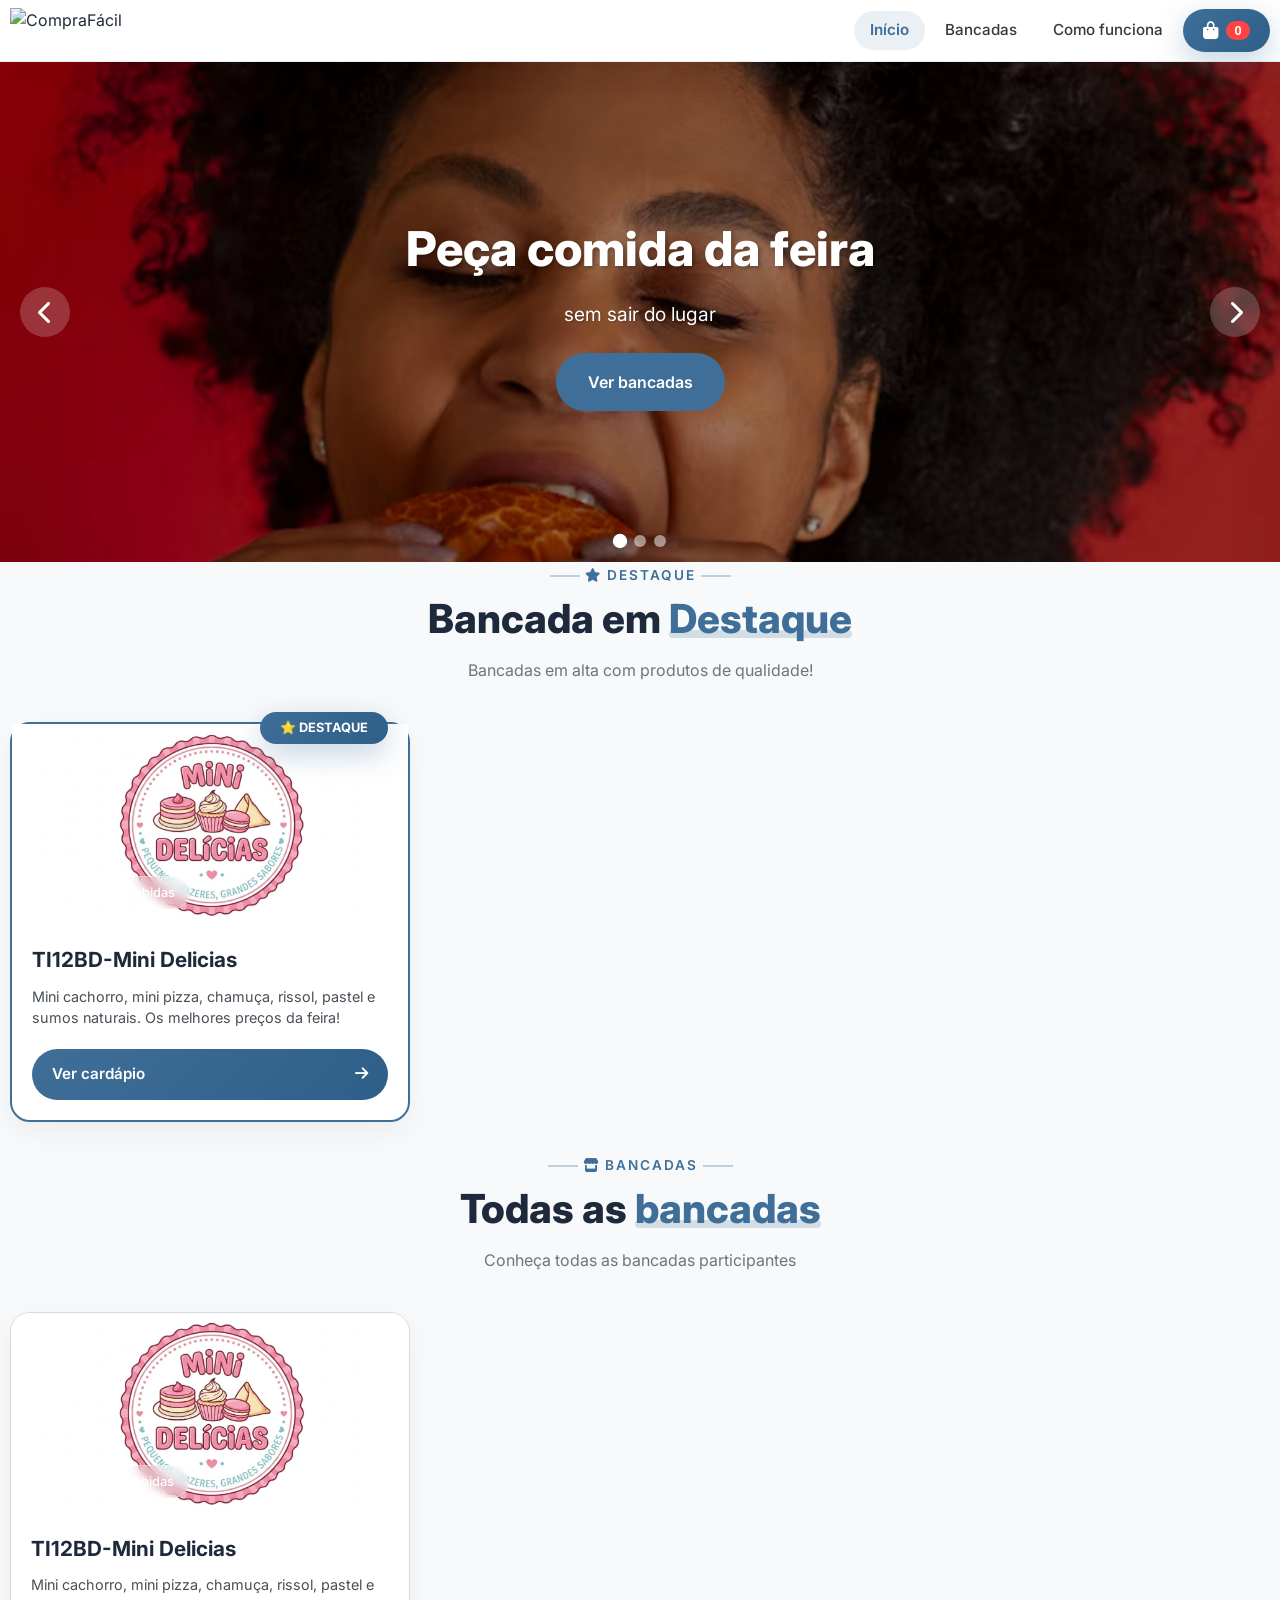
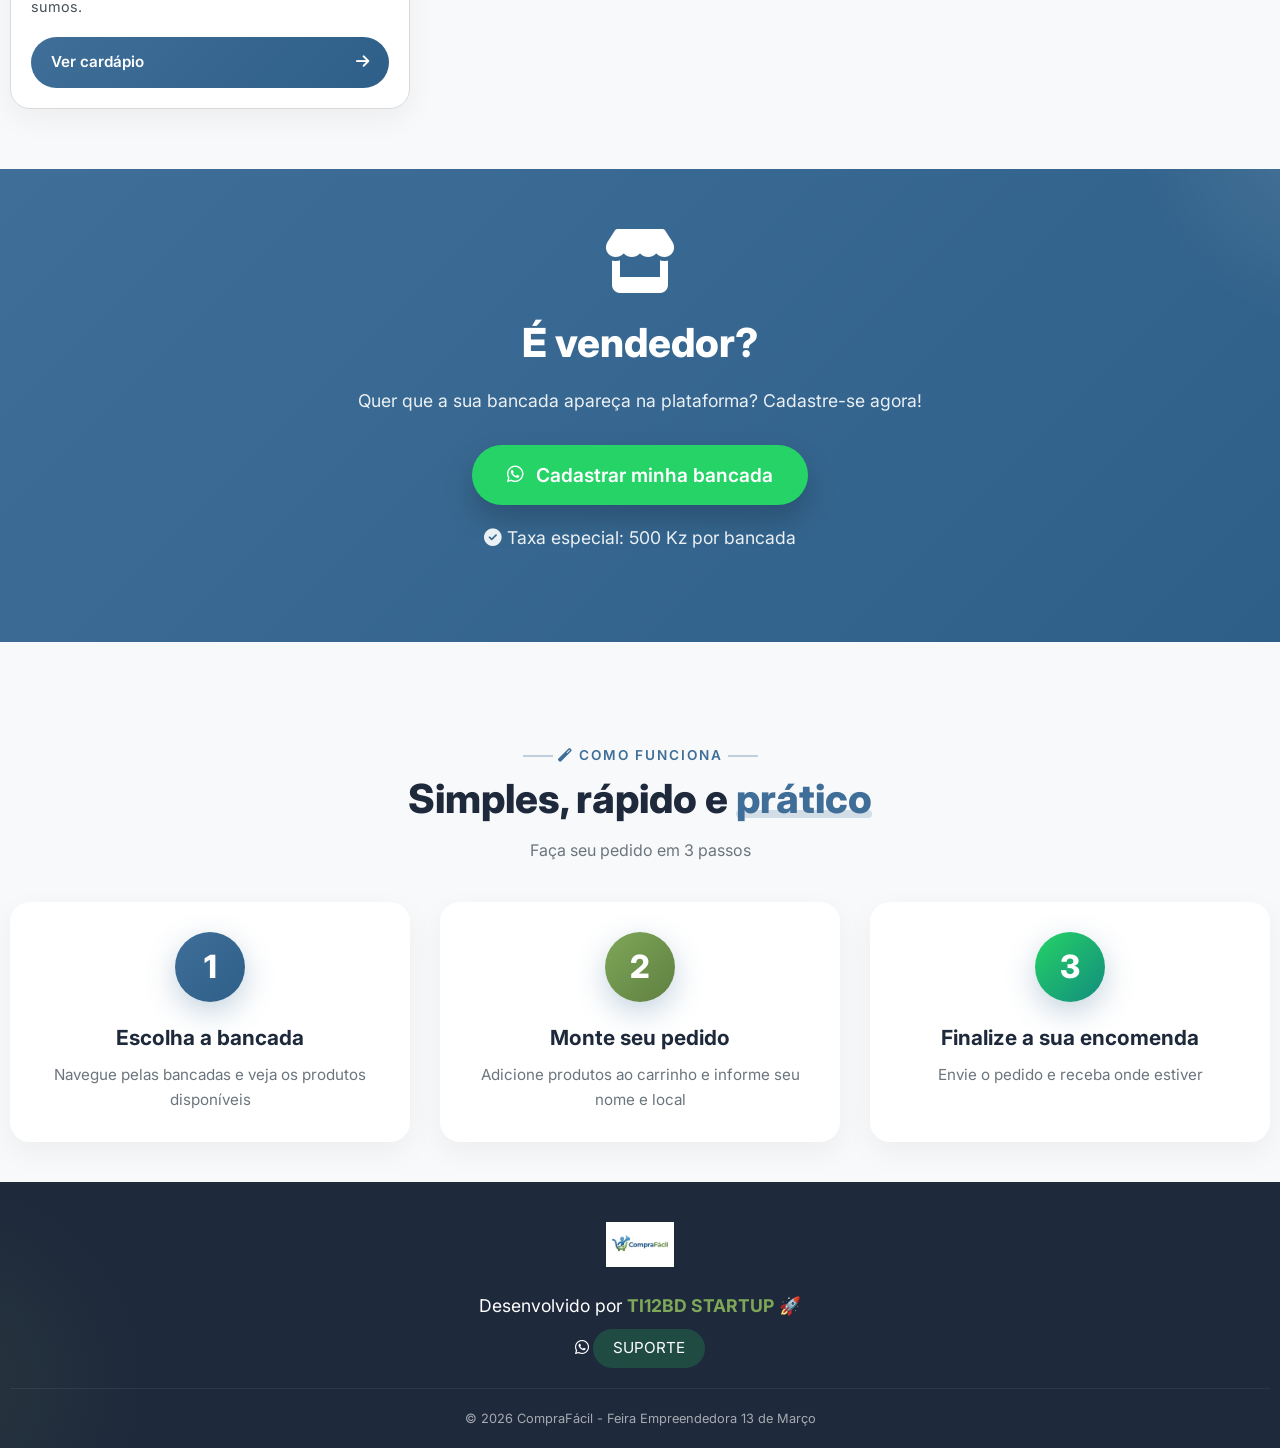
==== CompraFácil/index.html @ b4b03c66 "first commit" ====
<!DOCTYPE html>
<html lang="pt">
<head>
    <meta charset="UTF-8">
    <meta name="viewport" content="width=device-width, initial-scale=1.0">
    <title>CompraFácil - Feira Empreendedora 2026</title>
    
    <!-- CSS -->
    <link rel="stylesheet" href="css/estilo.css">
    
    <!-- Ícones (Font Awesome) -->
    <link rel="stylesheet" href="https://cdnjs.cloudflare.com/ajax/libs/font-awesome/6.4.0/css/all.min.css">
</head>
<body>
    <!-- =========================================== -->
    <!-- HEADER - Todas as páginas usam este header  -->
    <!-- =========================================== -->
    <header>
        <div class="container">
            <div class="logo-container">
                <!-- LOGO: Apenas a imagem (já contém o nome) -->
                <img src="imagens/logo/logo-comprafacil.JPG" alt="CompraFácil" class="logo-img">
            </div>
            
            <nav class="nav-menu">
                <a href="index.html" class="nav-link active">Início</a>
                <a href="#bancadas" class="nav-link">Bancadas</a>
                <a href="#como-funciona" class="nav-link">Como funciona</a>
                <!-- CARRINHO: O contador é atualizado pelo JavaScript -->
                <button class="carrinho-icone" id="carrinho-icone">
                    <i class="fas fa-shopping-bag"></i>
                    <span id="contador-carrinho">0</span>
                </button>
            </nav>
        </div>
    </header>

    <!-- =========================================== -->
    <!-- HERO SLIDESHOW - 3 IMAGENS                  -->
    <!-- =========================================== -->
    <section class="hero-slideshow">
        <div class="slide-container" id="slideContainer">
            <!-- Slide 1 -->
            <div class="slide active" style="background-image: url('imagens/hero/slide1.jpg');">
                <div class="slide-overlay"></div>
                <div class="slide-content">
                    <h2>Peça comida da feira</h2>
                    <p>sem sair do lugar</p>
                    <a href="#bancadas" class="slide-btn">Ver bancadas</a>
                </div>
            </div>
            
            <!-- Slide 2 -->
            <div class="slide" style="background-image: url('imagens/hero/slide2.jpg');">
                <div class="slide-overlay"></div>
                <div class="slide-content">
                    <h2>Mais de 20 alimentos diferentes para sí</h2>
                    <p>churrasco, pizzas, sumos e muito mais</p>
                    <a href="#bancadas" class="slide-btn">Ver cardápio</a>
                </div>
            </div>
            
            <!-- Slide 3 -->
            <div class="slide" style="background-image: url('imagens/hero/slide3.jpg');">
                <div class="slide-overlay"></div>
                <div class="slide-content">
                    <h2>Feira Empreendedora 13 Março 2026</h2>
                    <p>Faça já o seu pedido</p>
                    <a href="#como-funciona" class="slide-btn">Como funciona</a>
                </div>
            </div>
            
            <!-- Setas de navegação -->
            <div class="slide-arrow left" onclick="mudarSlide(-1)">
                <i class="fas fa-chevron-left"></i>
            </div>
            <div class="slide-arrow right" onclick="mudarSlide(1)">
                <i class="fas fa-chevron-right"></i>
            </div>
            
            <!-- Dots indicadores -->
            <div class="slide-dots">
                <span class="dot active" onclick="irParaSlide(0)"></span>
                <span class="dot" onclick="irParaSlide(1)"></span>
                <span class="dot" onclick="irParaSlide(2)"></span>
            </div>
        </div>
    </section>

    <!-- =========================================== -->
    <!-- SEÇÃO BANCADAS EM DESTAQUE                  -->
    <!-- =========================================== -->
    <section class="destaque-section">
        <div class="container">
            <div class="section-header">
                <span class="section-tag"><i class="fas fa-star"></i> DESTAQUE</span>
                <h2 class="section-title">Bancada em <span>Destaque</span></h2>
                <p class="section-subtitle">Bancadas em alta com produtos de qualidade!</p>
            </div>
            
            <!-- =========================================== -->
            <!-- COMENTÁRIO PARA PROGRAMADORES:              -->
            <!--/*                                                */
            /*  COMO ADICIONAR UMA NOVA BANCADA DESTAQUE:    */
            /*  1. Copiar o card abaixo                       */
            /*  2. Alterar:                                   */
            /*     - src da imagem                             */
            /*     - nome da bancada                           */
            /*     - descrição                                 */
            /*     - link (bancada.html?bancada=NOME)          */
            /*  3. Manter classe "destaque"                    */
            /* ========================================== */-->
            
            <div class="cards-grid">
                <!-- CARD BANCADA DESTAQUE - TI12BD -->
                <div class="bancada-card destaque">
                    <div class="card-imagem">
                        <img src="imagens/bancadas/ti12bd.jpg" alt="TI12BD" onerror="this.src='https://placehold.co/400x300/3F6F98/white?text=TI12BD'">
                        <div class="card-overlay"></div>
                        <span class="card-categoria"><i class="fas fa-utensils"></i> Salgados & Bebidas</span>
                    </div>
                    
                    <div class="card-conteudo">
                        <div class="card-header">
                            <h3>TI12BD-Mini Delicias</h3>
                        </div>
                        
                        <p class="card-descricao">
                            Mini cachorro, mini pizza, chamuça, rissol, pastel e sumos naturais. Os melhores preços da feira!
                        </p>
                        
                        <a href="bancada.html?bancada=TI12BD" class="card-btn">
                            Ver cardápio <span><i class="fas fa-arrow-right"></i></span>
                        </a>
                    </div>
                </div>
            </div>
        </div>
    </section>

    <!-- =========================================== -->
    <!-- SEÇÃO TODAS AS BANCADAS                     -->
    <!-- =========================================== -->
    <main>
        <div class="container">
            
            <div class="section-header" id="bancadas">
                <span class="section-tag"><i class="fas fa-store"></i> BANCADAS</span>
                <h2 class="section-title">Todas as <span>bancadas</span></h2>
                <p class="section-subtitle">Conheça todas as bancadas participantes</p>
            </div>
            
            <!-- Cards de Todas as Bancadas -->
            <div class="cards-grid" id="todas-bancadas">
                
                <!-- =========================================== -->
                <!-- COMENTÁRIO PARA PROGRAMADORES:              -->
                <!--/*                                                */
                /*  COMO ADICIONAR NOVA BANCADA:                 */
                /*  1. Copiar um card inteiro (div.bancada-card) */
                /*  2. Colar AQUI (dentro deste container)       */
                /*  3. Alterar:                                   */
                /*     - src da imagem                             */
                /*     - nome da bancada                           */
                /*     - descrição                                 */
                /*     - link (bancada.html?bancada=NOME)          */
                /*  4. Se for destaque, adicionar classe "destaque" */
                /* ========================================== -->
                
                <!-- CARD BANCADA 1 - TI12BD -->
                <div class="bancada-card">
                    <div class="card-imagem">
                        <img src="imagens/bancadas/ti12bd.jpg" alt="TI12BD" onerror="this.src='https://placehold.co/400x300/3F6F98/white?text=TI12BD'">
                        <div class="card-overlay"></div>
                        <span class="card-categoria"><i class="fas fa-utensils"></i> Salgados & Bebidas</span>
                    </div>
                    
                    <div class="card-conteudo">
                        <div class="card-header">
                            <h3>TI12BD-Mini Delicias</h3>
                        </div>
                        
                        <p class="card-descricao">
                            Mini cachorro, mini pizza, chamuça, rissol, pastel e sumos.
                        </p>
                        
                        <a href="bancada.html?bancada=TI12BD" class="card-btn">
                            Ver cardápio <span><i class="fas fa-arrow-right"></i></span>
                        </a>
                    </div>
                </div>
                
                <!-- =========================================== -->
                <!-- EXEMPLO DE COMO ADICIONAR NOVA BANCADA:    -->
                <!--/*                                              */
                /*  Descomente o código abaixo para adicionar   */
                /*  a bancada "Doces & Cia"                     */
                /* ========================================== -->
                
                <!-- 
                <div class="bancada-card">
                    <div class="card-imagem">
                        <img src="imagens/bancadas/doces.jpg" alt="Doces & Cia">
                        <span class="card-categoria">Doces</span>
                    </div>
                    <div class="card-conteudo">
                        <h3>Doces & Cia</h3>
                        <p>Bolos, cupcakes e doces tradicionais.</p>
                        <a href="bancada.html?bancada=Doces" class="card-btn">Ver cardápio</a>
                    </div>
                </div>
                -->
            </div>
        </div>
    </main>

    <!-- =========================================== -->
    <!-- SEÇÃO VENDA NA COMPRAFÁCIL                  -->
    <!-- =========================================== -->
    <section class="venda-section">
        <div class="container">
            <div class="venda-content">
                <i class="fas fa-store venda-icon"></i>
                <h2>É vendedor?</h2>
                <p>Quer que a sua bancada apareça na plataforma? Cadastre-se agora!</p>
                
                <a href="https://wa.me/244938080177?text=Olá! Gostaria de cadastrar minha bancada na CompraFácil para a feira do dia 13 de março. Pode me dar mais informações?" 
                   target="_blank" 
                   class="btn-whatsapp-grande">
                    <i class="fab fa-whatsapp"></i>
                    Cadastrar minha bancada
                </a>
                
                <p class="venda-taxa">
                    <i class="fas fa-check-circle"></i> Taxa especial: 500 Kz por bancada
                </p>
            </div>
        </div>
    </section>

    <!-- =========================================== -->
    <!-- SEÇÃO COMO FUNCIONA                         -->
    <!-- =========================================== -->
    <section class="como-funciona" id="como-funciona">
        <div class="container">
            <div class="section-header">
                <span class="section-tag"><i class="fas fa-magic"></i> COMO FUNCIONA</span>
                <h2 class="section-title">Simples, rápido e <span>prático</span></h2>
                <p class="section-subtitle">Faça seu pedido em 3 passos</p>
            </div>
            
            <div class="steps-container">
                <!-- Passo 1 -->
                <div class="step-card">
                    <div class="step-number">1</div>
                    <h3>Escolha a bancada</h3>
                    <p>Navegue pelas bancadas e veja os produtos disponíveis</p>
                </div>
                
                <!-- Passo 2 - AGORA VISÍVEL -->
                <div class="step-card">
                    <div class="step-number">2</div>
                    <h3>Monte seu pedido</h3>
                    <p>Adicione produtos ao carrinho e informe seu nome e local</p>
                </div>
                
                <!-- Passo 3 -->
                <div class="step-card">
                    <div class="step-number">3</div>
                    <h3>Finalize a sua encomenda</h3>
                    <p>Envie o pedido e receba onde estiver</p>
                </div>
            </div>
        </div>
    </section>

    <!-- =========================================== -->
    <!-- CARRINHO OVERLAY                            -->
    <!-- =========================================== -->
    <div id="carrinho-overlay" class="carrinho-overlay">
        <div class="carrinho-conteudo">
            <div class="carrinho-header">
                <h3><i class="fas fa-shopping-bag"></i> Meu Pedido</h3>
                <button id="fechar-carrinho" class="btn-fechar"><i class="fas fa-times"></i></button>
            </div>
            
            <div class="carrinho-itens" id="carrinho-itens">
                <div class="carrinho-vazio">
                    <i class="fas fa-shopping-cart"></i>
                    <p>Seu carrinho está vazio</p>
                </div>
            </div>
            
            <!-- FORMULÁRIO DO CLIENTE -->
            <div class="carrinho-form">
                <h4><i class="fas fa-user"></i> Dados para entrega</h4>
                
                <div class="form-group">
                    <label for="cliente-nome">Seu nome <span class="required">*</span></label>
                    <input type="text" id="cliente-nome" class="form-input" placeholder="Ex: João Silva" required>
                </div>
                
                <div class="form-group">
                    <label for="cliente-local">Local de entrega <span class="required">*</span></label>
                    <input type="text" id="cliente-local" class="form-input" placeholder="Ex: Sala de jogos" required>
                </div>
                
                <p class="form-nota">
                    <i class="fas fa-info-circle"></i> Pagamento no momento da entrega
                </p>
            </div>
            
            <!-- TOTAL -->
            <div class="carrinho-total">
                <span>Total:</span>
                <span id="total-carrinho">0 Kz</span>
            </div>
            
            <!-- BOTÕES -->
            <button id="finalizar-pedido" class="btn-whatsapp">
                <i class="fab fa-whatsapp"></i> Fazer a Encomenda
            </button>
            
            <button id="limpar-carrinho" class="btn-limpar">
                <i class="fas fa-trash"></i> Limpar Carrinho
            </button>
        </div>
    </div>

    <!-- =========================================== -->
    <!-- RODAPÉ                                      -->
    <!-- =========================================== -->
    <footer>
        <div class="container">
            <div class="footer-logo">
                <img src="imagens/logo/logo-comprafacil.jpg" alt="CompraFácil">
            </div>
            
            <p class="footer-dev">
                Desenvolvido por <strong>TI12BD STARTUP</strong> 🚀
            </p>
            
            <p class="footer-whatsapp">
                <i class="fab fa-whatsapp"></i> 
                <a href="https://wa.me/244938080177">SUPORTE</a>
            </p>
            
            <p class="footer-copy">
                © 2026 CompraFácil - Feira Empreendedora 13 de Março
            </p>
        </div>
    </footer>

    <!-- =========================================== -->
    <!-- SCRIPTS                                     -->
    <!-- =========================================== -->
    <script src="js/produtos.js"></script>
    <script src="js/carrinho.js"></script>
    <script src="js/whatsapp.js"></script>
    
    <!-- Script do Slideshow -->
    <script>
        let slideIndex = 0;
        const slides = document.querySelectorAll('.slide');
        const dots = document.querySelectorAll('.dot');
        let slideInterval;
        
        function mostrarSlide(n) {
            if (n >= slides.length) slideIndex = 0;
            if (n < 0) slideIndex = slides.length - 1;
            
            slides.forEach(slide => slide.classList.remove('active'));
            dots.forEach(dot => dot.classList.remove('active'));
            
            slides[slideIndex].classList.add('active');
            dots[slideIndex].classList.add('active');
        }
        
        function mudarSlide(n) {
            slideIndex += n;
            mostrarSlide(slideIndex);
            reiniciarIntervalo();
        }
        
        function irParaSlide(n) {
            slideIndex = n;
            mostrarSlide(slideIndex);
            reiniciarIntervalo();
        }
        
        function avancarSlide() {
            slideIndex++;
            mostrarSlide(slideIndex);
        }
        
        function iniciarSlideshow() {
            slideInterval = setInterval(avancarSlide, 9000); // 3 segundos
        }
        
        function reiniciarIntervalo() {
            clearInterval(slideInterval);
            iniciarSlideshow();
        }
        
        // Inicia o slideshow quando a página carrega
        document.addEventListener('DOMContentLoaded', function() {
            iniciarSlideshow();
        });
    </script>
</body>
</html>
---- CompraFácil/css/estilo.css ----
/* =========================================== */
/* COMPRAFÁCIL - CSS ULTRA MODERNO            */
/* COR PRINCIPAL: AZUL #3F6F98                */
/* ANIMAÇÕES VIBRANTES | 100% RESPONSIVO     */
/* =========================================== */

@import url('https://fonts.googleapis.com/css2?family=Inter:wght@300;400;500;600;700;800&display=swap');

:root {
    /* Cores - AZUL como principal */
    --azul-principal: #3F6F98;
    --azul-escuro: #2E5F88;
    --azul-claro: #5F8BB3;
    --azul-transparente: rgba(63, 111, 152, 0.1);
    
    /* Verde como secundário */
    --verde-destaque: #7EA758;
    
    /* Neutras */
    --branco: #FFFFFF;
    --cinza-100: #F8F9FA;
    --cinza-200: #E9ECEF;
    --cinza-300: #DADADA;
    --cinza-400: #ADB5BD;
    --cinza-500: #6C757D;
    --cinza-600: #495057;
    --cinza-700: #343A40;
    --cinza-800: #1E293B;
    --preto: #0F172A;
    
    /* Sombras */
    --sombra-suave: 0 10px 30px rgba(0, 0, 0, 0.05);
    --sombra-media: 0 15px 35px rgba(0, 0, 0, 0.1);
    --sombra-forte: 0 20px 40px rgba(0, 0, 0, 0.15);
    --sombra-azul: 0 10px 30px rgba(63, 111, 152, 0.3);
    
    /* Bordas */
    --borda-fina: 1px solid var(--cinza-300);
    --raio-pequeno: 8px;
    --raio-medio: 12px;
    --raio-grande: 20px;
    --raio-redondo: 50px;
    --raio-circular: 50%;
    
    /* Animações */
    --transicao-rapida: all 0.2s cubic-bezier(0.4, 0, 0.2, 1);
    --transicao-media: all 0.3s cubic-bezier(0.4, 0, 0.2, 1);
    --transicao-lenta: all 0.5s cubic-bezier(0.4, 0, 0.2, 1);
    --transicao-bounce: all 0.5s cubic-bezier(0.68, -0.55, 0.265, 1.55);
}

/* =========================================== */
/* RESET E BASE - SCROLL SUAVE                 */
/* =========================================== */
* {
    margin: 0;
    padding: 0;
    box-sizing: border-box;
}

html {
    scroll-behavior: smooth;
    font-size: 16px;
    width: 100%;
    overflow-x: hidden;
}

body {
    position: relative;
    font-family: 'Inter', sans-serif;
    background: var(--cinza-100);
    color: var(--cinza-800);
    line-height: 1.5;
    width: 100%;
    overflow-x: hidden;
}

header {
    position: sticky;
    top: 0;
    left: 0;
    background: rgba(255, 255, 255, 0.98);
    backdrop-filter: blur(10px);
    box-shadow: var(--sombra-suave);
    padding: 8px 0;
    z-index: 1000;
    border-bottom: 1px solid rgba(63, 111, 152, 0.1);
    transition: var(--transicao-media);
    width: 100%;
}

/* Container centralizado com padding responsivo */
.container {
    width: 100%;
    max-width: 1280px;
    margin: 0 auto;
    padding: 0 10px;
}


/* Para telas muito pequenas (273px e acima) */
@media (max-width: 320px) {
    .container {
        padding: 0 8px;
    }
}

/* Para telas extremamente pequenas (273px) */
@media (max-width: 280px) {
    .container {
        padding: 0 5px;
    }
    
    html {
        font-size: 14px;
    }
}

/* =========================================== */
/* ANIMAÇÕES GLOBAIS                           */
/* =========================================== */
@keyframes fadeInUp {
    from {
        opacity: 0;
        transform: translateY(30px);
    }
    to {
        opacity: 1;
        transform: translateY(0);
    }
}

@keyframes fadeInLeft {
    from {
        opacity: 0;
        transform: translateX(-30px);
    }
    to {
        opacity: 1;
        transform: translateX(0);
    }
}

@keyframes fadeInRight {
    from {
        opacity: 0;
        transform: translateX(30px);
    }
    to {
        opacity: 1;
        transform: translateX(0);
    }
}

@keyframes pulse {
    0%, 100% { transform: scale(1); }
    50% { transform: scale(1.1); }
}

@keyframes bounce {
    0%, 100% { transform: translateY(0); }
    50% { transform: translateY(-10px); }
}

@keyframes float {
    0%, 100% { transform: translateY(0px); }
    50% { transform: translateY(-10px); }
}

@keyframes slideInRight {
    from {
        transform: translateX(100%);
        opacity: 0;
    }
    to {
        transform: translateX(0);
        opacity: 1;
    }
}

@keyframes zoomIn {
    from {
        opacity: 0;
        transform: scale(0.9);
    }
    to {
        opacity: 1;
        transform: scale(1);
    }
}

@keyframes shake {
    0%, 100% { transform: translateX(0); }
    25% { transform: translateX(-5px); }
    75% { transform: translateX(5px); }
}

@keyframes spin {
    from { transform: rotate(0deg); }
    to { transform: rotate(360deg); }
}

/* =========================================== */
/* HEADER - SUPER RESPONSIVO                    */
/* =========================================== */


header:hover {
    box-shadow: var(--sombra-azul);
}

header .container {
    display: flex;
    align-items: center;
    justify-content: space-between;
    flex-wrap: nowrap;
    gap: 5px;
}

.logo-container {
    display: flex;
    align-items: center;
    gap: 5px;
    animation: fadeInLeft 0.5s ease;
    flex-shrink: 0;
}

.logo-img {
    height: 35px;
    width: auto;
    max-width: 100px;
    transition: var(--transicao-bounce);
}

@media (min-width: 768px) {
    .logo-img {
        height: 45px;
        max-width: 120px;
    }
}

.logo-img:hover {
    transform: rotate(5deg) scale(1.1);
}

/* Botão voltar */
.btn-voltar {
    color: var(--azul-principal);
    font-size: 1.2rem;
    width: 32px;
    height: 32px;
    display: flex;
    align-items: center;
    justify-content: center;
    border-radius: var(--raio-circular);
    transition: var(--transicao-media);
    text-decoration: none;
    flex-shrink: 0;
}

@media (min-width: 768px) {
    .btn-voltar {
        width: 40px;
        height: 40px;
        font-size: 1.3rem;
    }
}

.btn-voltar:hover {
    background: var(--azul-transparente);
    transform: scale(1.1) translateX(-3px);
}

/* Navegação - Totalmente flexível */
.nav-menu {
    display: flex;
    align-items: center;
    gap: 4px;
    flex-wrap: nowrap;
    justify-content: flex-end;
    flex: 1;
    min-width: 0; /* Permite que os itens encolham */
}

.nav-link {
    text-decoration: none;
    color: var(--cinza-700);
    font-weight: 500;
    font-size: 0.75rem;
    padding: 4px 6px;
    border-radius: var(--raio-redondo);
    transition: var(--transicao-media);
    white-space: nowrap;
}

@media (min-width: 360px) {
    .nav-link {
        font-size: 0.8rem;
        padding: 5px 8px;
    }
}

@media (min-width: 480px) {
    .nav-link {
        font-size: 0.85rem;
        padding: 6px 10px;
    }
}

@media (min-width: 768px) {
    .nav-link {
        font-size: 0.95rem;
        padding: 8px 16px;
    }
}

.nav-link::before {
    content: '';
    position: absolute;
    bottom: 0;
    left: 50%;
    width: 0;
    height: 2px;
    background: var(--azul-principal);
    transition: var(--transicao-media);
    transform: translateX(-50%);
}

.nav-link:hover::before {
    width: 80%;
}

.nav-link:hover {
    color: var(--azul-principal);
    background: var(--azul-transparente);
    transform: translateY(-2px);
}

.nav-link.active {
    color: var(--azul-principal);
    font-weight: 600;
    background: var(--azul-transparente);
}

/* Carrinho ícone - SEMPRE VISÍVEL E ALINHADO */
.carrinho-icone {
    background: linear-gradient(135deg, var(--azul-principal), var(--azul-escuro));
    color: white;
    padding: 6px 8px;
    border-radius: var(--raio-redondo);
    border: none;
    display: flex;
    align-items: center;
    gap: 3px;
    cursor: pointer;
    box-shadow: var(--sombra-azul);
    transition: var(--transicao-bounce);
    flex-shrink: 0;
    min-width: 40px;
    justify-content: center;
    position: relative;
    overflow: hidden;
}

@media (min-width: 360px) {
    .carrinho-icone {
        padding: 7px 10px;
        min-width: 45px;
        gap: 4px;
    }
}

@media (min-width: 480px) {
    .carrinho-icone {
        padding: 8px 12px;
        min-width: 50px;
        gap: 5px;
    }
}

@media (min-width: 768px) {
    .carrinho-icone {
        padding: 12px 20px;
        min-width: 70px;
        gap: 8px;
    }
}

.carrinho-icone::before {
    content: '';
    position: absolute;
    top: 50%;
    left: 50%;
    width: 0;
    height: 0;
    border-radius: var(--raio-circular);
    background: rgba(255, 255, 255, 0.3);
    transform: translate(-50%, -50%);
    transition: width 0.5s, height 0.5s;
}

.carrinho-icone:active::before {
    width: 200px;
    height: 200px;
}

.carrinho-icone:hover {
    transform: translateY(-3px) scale(1.05);
    box-shadow: 0 15px 35px rgba(63, 111, 152, 0.4);
}

.carrinho-icone i {
    font-size: 0.9rem;
}

@media (min-width: 768px) {
    .carrinho-icone i {
        font-size: 1.1rem;
    }
}

#contador-carrinho {
    background: #ff4444;
    color: white;
    padding: 2px 4px;
    border-radius: var(--raio-redondo);
    font-size: 0.65rem;
    font-weight: 700;
    min-width: 18px;
    text-align: center;
    transition: var(--transicao-media);
}

@media (min-width: 480px) {
    #contador-carrinho {
        padding: 2px 6px;
        font-size: 0.7rem;
        min-width: 20px;
    }
}

@media (min-width: 768px) {
    #contador-carrinho {
        padding: 2px 8px;
        font-size: 0.8rem;
        min-width: 24px;
    }
}

.carrinho-icone:hover #contador-carrinho {
    animation: pulse 1s infinite;
}

/* =========================================== */
/* CARRINHO FLUTUANTE - LATERAL INFERIOR DIREITO */
/* =========================================== */
.floating-cart {
    position: fixed;
    bottom: 20px;
    right: 20px;
    background: linear-gradient(135deg, var(--azul-principal), var(--azul-escuro));
    color: white;
    padding: 12px 20px;
    border-radius: 50px;
    box-shadow: var(--sombra-azul);
    z-index: 1500;
    cursor: pointer;
    transition: var(--transicao-bounce);
    display: flex;
    align-items: center;
    gap: 10px;
    border: 2px solid white;
    animation: float 3s infinite;
}

.floating-cart:hover {
    transform: scale(1.1);
    box-shadow: 0 20px 40px rgba(63, 111, 152, 0.5);
}

.floating-cart i {
    font-size: 1.3rem;
    animation: bounce 2s infinite;
}

.floating-cart-count {
    background: #ff4444;
    color: white;
    padding: 2px 8px;
    border-radius: 50px;
    font-weight: 700;
    font-size: 0.9rem;
    min-width: 24px;
    text-align: center;
}

.floating-cart-total {
    font-weight: 700;
    font-size: 1rem;
}

@media (max-width: 480px) {
    .floating-cart {
        bottom: 15px;
        right: 15px;
        padding: 10px 15px;
    }
    
    .floating-cart i {
        font-size: 1.1rem;
    }
    
    .floating-cart-total {
        font-size: 0.9rem;
    }
}

@media (max-width: 360px) {
    .floating-cart span:not(.floating-cart-count) {
        display: none;
    }
    
    .floating-cart {
        padding: 10px;
        border-radius: 50px;
    }
    
    .floating-cart i {
        margin-right: 0;
    }
}

/* =========================================== */
/* HERO SLIDESHOW - 3 IMAGENS                  */
/* =========================================== */
.hero-slideshow {
    position: relative;
    width: 100%;
    height: 350px;
    overflow: hidden;
}

@media (min-width: 768px) {
    .hero-slideshow {
        height: 500px;
    }
}

@media (max-width: 480px) {
    .hero-slideshow {
        height: 300px;
    }
}

@media (max-width: 360px) {
    .hero-slideshow {
        height: 250px;
    }
}

.slide-container {
    position: relative;
    width: 100%;
    height: 100%;
}

.slide {
    position: absolute;
    top: 0;
    left: 0;
    width: 100%;
    height: 100%;
    opacity: 0;
    transition: opacity 1s ease-in-out;
    background-size: cover;
    background-position: center;
    background-repeat: no-repeat;
    display: flex;
    align-items: center;
    justify-content: center;
}

.slide.active {
    opacity: 1;
}

.slide-content {
    text-align: center;
    color: white;
    z-index: 2;
    padding: 15px;
    max-width: 90%;
    animation: zoomIn 1s ease;
}

.slide-content h2 {
    font-size: clamp(1.2rem, 5vw, 3rem);
    font-weight: 800;
    margin-bottom: 8px;
    text-shadow: 2px 2px 4px rgba(0,0,0,0.3);
}

@media (min-width: 768px) {
    .slide-content h2 {
        margin-bottom: 15px;
    }
}

.slide-content p {
    font-size: clamp(0.8rem, 3vw, 1.2rem);
    margin-bottom: 10px;
    text-shadow: 1px 1px 2px rgba(0,0,0,0.3);
}

@media (min-width: 768px) {
    .slide-content p {
        margin-bottom: 25px;
    }
}

.slide-overlay {
    position: absolute;
    top: 0;
    left: 0;
    width: 100%;
    height: 100%;
    background: rgba(0, 0, 0, 0.4);
    z-index: 1;
}

.slide-btn {
    background: var(--azul-principal);
    color: white;
    text-decoration: none;
    padding: 8px 16px;
    border-radius: var(--raio-redondo);
    font-weight: 600;
    display: inline-block;
    transition: var(--transicao-bounce);
    border: 2px solid transparent;
    font-size: 0.8rem;
}

@media (min-width: 768px) {
    .slide-btn {
        padding: 15px 30px;
        font-size: 1rem;
    }
}

.slide-btn:hover {
    background: transparent;
    border-color: white;
    transform: scale(1.05);
}

/* Dots do slideshow */
.slide-dots {
    position: absolute;
    bottom: 15px;
    left: 50%;
    transform: translateX(-50%);
    display: flex;
    gap: 8px;
    z-index: 3;
}

.dot {
    width: 8px;
    height: 8px;
    border-radius: var(--raio-circular);
    background: rgba(255, 255, 255, 0.5);
    cursor: pointer;
    transition: var(--transicao-media);
}

@media (min-width: 768px) {
    .dot {
        width: 12px;
        height: 12px;
    }
}

.dot.active {
    background: white;
    transform: scale(1.2);
}

/* Setas do slideshow */
.slide-arrow {
    position: absolute;
    top: 50%;
    transform: translateY(-50%);
    width: 30px;
    height: 30px;
    background: rgba(255, 255, 255, 0.2);
    backdrop-filter: blur(5px);
    border-radius: var(--raio-circular);
    display: flex;
    align-items: center;
    justify-content: center;
    color: white;
    font-size: 1rem;
    cursor: pointer;
    z-index: 3;
    transition: var(--transicao-media);
}

@media (min-width: 768px) {
    .slide-arrow {
        width: 50px;
        height: 50px;
        font-size: 1.5rem;
    }
}

.slide-arrow:hover {
    background: var(--azul-principal);
    transform: translateY(-50%) scale(1.1);
}

.slide-arrow.left {
    left: 10px;
}

.slide-arrow.right {
    right: 10px;
}

@media (min-width: 768px) {
    .slide-arrow.left {
        left: 20px;
    }
    
    .slide-arrow.right {
        right: 20px;
    }
}

/* =========================================== */
/* SEÇÕES E TÍTULOS                            */
/* =========================================== */
.section-header {
    text-align: center;
    margin-bottom: 30px;
    animation: fadeInUp 0.8s ease;
    width: 100%;
}

@media (min-width: 768px) {
    .section-header {
        margin-bottom: 40px;
    }
}

.section-tag {
    color: var(--azul-principal);
    font-weight: 600;
    font-size: 0.7rem;
    text-transform: uppercase;
    letter-spacing: 1px;
    margin-bottom: 5px;
    display: inline-block;
    position: relative;
    padding: 0 15px;
}

@media (min-width: 768px) {
    .section-tag {
        font-size: 0.85rem;
        letter-spacing: 2px;
        margin-bottom: 10px;
        padding: 0 20px;
    }
}

.section-tag::before,
.section-tag::after {
    content: '';
    position: absolute;
    top: 50%;
    width: 15px;
    height: 1px;
    background: var(--azul-principal);
    opacity: 0.3;
}

@media (min-width: 768px) {
    .section-tag::before,
    .section-tag::after {
        width: 30px;
        height: 2px;
    }
}

.section-tag::before {
    left: -15px;
}

.section-tag::after {
    right: -15px;
}

.section-title {
    font-size: clamp(1.3rem, 5vw, 2.5rem);
    font-weight: 800;
    color: var(--cinza-800);
    margin-bottom: 10px;
    line-height: 1.2;
}

@media (min-width: 768px) {
    .section-title {
        margin-bottom: 15px;
    }
}

.section-title span {
    color: var(--azul-principal);
    position: relative;
    display: inline-block;
}

.section-title span::after {
    content: '';
    position: absolute;
    bottom: 3px;
    left: 0;
    width: 100%;
    height: 4px;
    background: rgba(63, 111, 152, 0.2);
    z-index: -1;
    border-radius: var(--raio-redondo);
}

@media (min-width: 768px) {
    .section-title span::after {
        bottom: 5px;
        height: 8px;
    }
}

.section-subtitle {
    color: var(--cinza-500);
    font-size: 0.85rem;
    max-width: 600px;
    margin: 0 auto;
    padding: 0 10px;
}

@media (min-width: 768px) {
    .section-subtitle {
        font-size: 1rem;
    }
}

/* =========================================== */
/* CARDS - SUPER ANIMADOS E RESPONSIVOS       */
/* =========================================== */
.cards-grid {
    display: grid;
    grid-template-columns: 1fr;
    gap: 15px;
    margin: 30px 0;
    width: 100%;
}

@media (min-width: 400px) {
    .cards-grid {
        grid-template-columns: repeat(2, 1fr);
        gap: 15px;
    }
}

@media (min-width: 600px) {
    .cards-grid {
        gap: 20px;
    }
}

@media (min-width: 768px) {
    .cards-grid {
        gap: 25px;
    }
}

@media (min-width: 992px) {
    .cards-grid {
        grid-template-columns: repeat(3, 1fr);
        gap: 30px;
    }
}

.produtos-grid {
    display: grid;
    grid-template-columns: 1fr;
    gap: 12px;
    margin: 30px 0;
    width: 100%;
}

@media (min-width: 380px) {
    .produtos-grid {
        grid-template-columns: repeat(2, 1fr);
        gap: 12px;
    }
}

@media (min-width: 600px) {
    .produtos-grid {
        gap: 15px;
    }
}

@media (min-width: 768px) {
    .produtos-grid {
        grid-template-columns: repeat(3, 1fr);
        gap: 20px;
    }
}

@media (min-width: 1024px) {
    .produtos-grid {
        grid-template-columns: repeat(4, 1fr);
        gap: 25px;
    }
}

/* Card de Bancada */
.bancada-card {
    background: white;
    border-radius: var(--raio-grande);
    overflow: hidden;
    box-shadow: var(--sombra-suave);
    transition: var(--transicao-bounce);
    border: var(--borda-fina);
    display: flex;
    flex-direction: column;
    position: relative;
    animation: fadeInUp 0.6s ease;
    animation-fill-mode: both;
    width: 100%;
    height: 100%;
}

.bancada-card:nth-child(1) { animation-delay: 0.1s; }
.bancada-card:nth-child(2) { animation-delay: 0.2s; }
.bancada-card:nth-child(3) { animation-delay: 0.3s; }
.bancada-card:nth-child(4) { animation-delay: 0.4s; }
.bancada-card:nth-child(5) { animation-delay: 0.5s; }
.bancada-card:nth-child(6) { animation-delay: 0.6s; }

.bancada-card:hover {
    transform: translateY(-8px) scale(1.01);
    box-shadow: var(--sombra-azul);
    border-color: var(--azul-principal);
}

@media (min-width: 768px) {
    .bancada-card:hover {
        transform: translateY(-10px) scale(1.02);
    }
}

.bancada-card.destaque {
    border: 2px solid var(--azul-principal);
    position: relative;
    overflow: visible;
}

.bancada-card.destaque::before {
    content: '⭐ DESTAQUE';
    position: absolute;
    top: -10px;
    right: 10px;
    background: linear-gradient(135deg, var(--azul-principal), var(--azul-escuro));
    color: white;
    padding: 4px 12px;
    border-radius: var(--raio-redondo);
    font-size: 0.65rem;
    font-weight: 700;
    z-index: 10;
    box-shadow: var(--sombra-azul);
    animation: pulse 2s infinite;
}

@media (min-width: 768px) {
    .bancada-card.destaque::before {
        top: -12px;
        right: 20px;
        padding: 6px 20px;
        font-size: 0.8rem;
    }
}

.card-imagem {
    height: 140px;
    position: relative;
    overflow: hidden;
}

@media (min-width: 480px) {
    .card-imagem {
        height: 160px;
    }
}

@media (min-width: 768px) {
    .card-imagem {
        height: 180px;
    }
}

@media (min-width: 992px) {
    .card-imagem {
        height: 200px;
    }
}

.card-imagem img {
    width: 100%;
    height: 100%;
    object-fit: cover;
    transition: transform 0.6s;
}

.bancada-card:hover .card-imagem img {
    transform: scale(1.15);
}

.card-overlay {
    position: absolute;
    bottom: 0;
    left: 0;
    right: 0;
    height: 70px;
    background: linear-gradient(to top, rgba(0,0,0,0.7), transparent);
    opacity: 0;
    transition: var(--transicao-media);
}

.bancada-card:hover .card-overlay {
    opacity: 1;
}

.card-categoria {
    position: absolute;
    bottom: 10px;
    left: 10px;
    background: rgba(255,255,255,0.2);
    backdrop-filter: blur(5px);
    color: white;
    padding: 4px 10px;
    border-radius: var(--raio-redondo);
    font-size: 0.65rem;
    font-weight: 500;
    border: 1px solid rgba(255,255,255,0.3);
    transition: var(--transicao-media);
    z-index: 2;
}

@media (min-width: 768px) {
    .card-categoria {
        bottom: 15px;
        left: 15px;
        padding: 6px 14px;
        font-size: 0.8rem;
    }
}

.bancada-card:hover .card-categoria {
    background: var(--azul-principal);
    transform: translateY(-3px);
}

.card-conteudo {
    padding: 12px;
    flex: 1;
    display: flex;
    flex-direction: column;
}

@media (min-width: 768px) {
    .card-conteudo {
        padding: 20px;
    }
}

.card-header h3 {
    font-size: 1.1rem;
    font-weight: 700;
    color: var(--cinza-800);
    margin-bottom: 6px;
    transition: var(--transicao-media);
}

@media (min-width: 768px) {
    .card-header h3 {
        font-size: 1.3rem;
        margin-bottom: 10px;
    }
}

.bancada-card:hover .card-header h3 {
    color: var(--azul-principal);
}

.card-descricao {
    color: var(--cinza-600);
    font-size: 0.75rem;
    margin-bottom: 12px;
    line-height: 1.5;
    flex: 1;
}

@media (min-width: 768px) {
    .card-descricao {
        font-size: 0.9rem;
        margin-bottom: 20px;
    }
}

.card-btn {
    background: linear-gradient(135deg, var(--azul-principal), var(--azul-escuro));
    color: white;
    text-decoration: none;
    padding: 10px 12px;
    border-radius: var(--raio-redondo);
    display: flex;
    align-items: center;
    justify-content: space-between;
    font-weight: 600;
    transition: var(--transicao-bounce);
    border: none;
    width: 100%;
    cursor: pointer;
    margin-top: auto;
    position: relative;
    overflow: hidden;
    font-size: 0.8rem;
}

@media (min-width: 768px) {
    .card-btn {
        padding: 14px 20px;
        font-size: 0.95rem;
    }
}

.card-btn::before {
    content: '';
    position: absolute;
    top: 50%;
    left: 50%;
    width: 0;
    height: 0;
    border-radius: var(--raio-circular);
    background: rgba(255, 255, 255, 0.2);
    transform: translate(-50%, -50%);
    transition: width 0.6s, height 0.6s;
}

.card-btn:hover::before {
    width: 300px;
    height: 300px;
}

.card-btn:hover {
    background: var(--azul-escuro);
    transform: translateY(-2px);
    box-shadow: var(--sombra-azul);
}

@media (min-width: 768px) {
    .card-btn:hover {
        transform: translateY(-3px);
    }
}

.card-btn span {
    transition: transform 0.3s;
}

.card-btn:hover span {
    transform: translateX(5px);
}

@media (min-width: 768px) {
    .card-btn:hover span {
        transform: translateX(8px);
    }
}

/* Card de Produto */
.produto-card {
    background: white;
    border-radius: var(--raio-grande);
    overflow: hidden;
    box-shadow: var(--sombra-suave);
    transition: var(--transicao-bounce);
    border: var(--borda-fina);
    display: flex;
    flex-direction: column;
    position: relative;
    animation: fadeInUp 0.5s ease;
    animation-fill-mode: both;
    width: 100%;
    height: 100%;
}

.produto-card:nth-child(1) { animation-delay: 0.05s; }
.produto-card:nth-child(2) { animation-delay: 0.1s; }
.produto-card:nth-child(3) { animation-delay: 0.15s; }
.produto-card:nth-child(4) { animation-delay: 0.2s; }
.produto-card:nth-child(5) { animation-delay: 0.25s; }
.produto-card:nth-child(6) { animation-delay: 0.3s; }
.produto-card:nth-child(7) { animation-delay: 0.35s; }
.produto-card:nth-child(8) { animation-delay: 0.4s; }

.produto-card:hover {
    transform: translateY(-5px) scale(1.01);
    box-shadow: var(--sombra-azul);
    border-color: var(--azul-principal);
}

@media (min-width: 768px) {
    .produto-card:hover {
        transform: translateY(-8px) scale(1.02);
    }
}

.produto-imagem {
    height: 120px;
    position: relative;
    overflow: hidden;
}

@media (min-width: 480px) {
    .produto-imagem {
        height: 140px;
    }
}

@media (min-width: 768px) {
    .produto-imagem {
        height: 160px;
    }
}

.produto-imagem img {
    width: 100%;
    height: 100%;
    object-fit: cover;
    transition: transform 0.6s;
}

.produto-card:hover .produto-imagem img {
    transform: scale(1.15);
}

.produto-tag {
    position: absolute;
    top: 8px;
    left: 8px;
    background: var(--azul-principal);
    color: white;
    padding: 3px 8px;
    border-radius: var(--raio-redondo);
    font-size: 0.6rem;
    font-weight: 700;
    z-index: 2;
    box-shadow: var(--sombra-azul);
    animation: pulse 2s infinite;
}

@media (min-width: 768px) {
    .produto-tag {
        top: 10px;
        left: 10px;
        padding: 4px 12px;
        font-size: 0.7rem;
    }
}

.produto-info {
    padding: 10px;
    flex: 1;
    display: flex;
    flex-direction: column;
}

@media (min-width: 768px) {
    .produto-info {
        padding: 15px;
    }
}

.produto-info h3 {
    font-size: 0.9rem;
    font-weight: 700;
    color: var(--cinza-800);
    margin-bottom: 3px;
}

@media (min-width: 768px) {
    .produto-info h3 {
        font-size: 1.1rem;
        margin-bottom: 5px;
    }
}

.produto-descricao {
    color: var(--cinza-600);
    font-size: 0.65rem;
    margin-bottom: 8px;
    line-height: 1.4;
    flex: 1;
}

@media (min-width: 768px) {
    .produto-descricao {
        font-size: 0.8rem;
        margin-bottom: 15px;
    }
}

.produto-footer {
    display: flex;
    justify-content: space-between;
    align-items: center;
    margin-top: auto;
}

.produto-preco {
    font-size: 1rem;
    font-weight: 800;
    color: var(--azul-principal);
    transition: var(--transicao-media);
}

@media (min-width: 768px) {
    .produto-preco {
        font-size: 1.3rem;
    }
}

.produto-card:hover .produto-preco {
    transform: scale(1.1);
}

.produto-preco small {
    font-size: 0.6rem;
    font-weight: 400;
    color: var(--cinza-400);
}

@media (min-width: 768px) {
    .produto-preco small {
        font-size: 0.7rem;
    }
}

.btn-add {
    background: linear-gradient(135deg, var(--azul-principal), var(--azul-escuro));
    color: white;
    border: none;
    width: 32px;
    height: 32px;
    border-radius: var(--raio-circular);
    font-size: 0.8rem;
    cursor: pointer;
    transition: var(--transicao-bounce);
    display: flex;
    align-items: center;
    justify-content: center;
    box-shadow: var(--sombra-azul);
    position: relative;
    overflow: hidden;
}

@media (min-width: 768px) {
    .btn-add {
        width: 42px;
        height: 42px;
        font-size: 1rem;
    }
}

.btn-add::before {
    content: '';
    position: absolute;
    top: 50%;
    left: 50%;
    width: 0;
    height: 0;
    border-radius: var(--raio-circular);
    background: rgba(255, 255, 255, 0.3);
    transform: translate(-50%, -50%);
    transition: width 0.5s, height 0.5s;
}

.btn-add:active::before {
    width: 60px;
    height: 60px;
}

@media (min-width: 768px) {
    .btn-add:active::before {
        width: 80px;
        height: 80px;
    }
}

.btn-add:hover {
    transform: scale(1.1) rotate(90deg);
    box-shadow: 0 10px 25px rgba(63, 111, 152, 0.5);
}

@media (min-width: 768px) {
    .btn-add:hover {
        transform: scale(1.15) rotate(90deg);
    }
}

.btn-add i {
    transition: var(--transicao-media);
}

.btn-add:hover i {
    transform: scale(1.2);
}

/* =========================================== */
/* FILTROS - ANIMADOS                          */
/* =========================================== */
.filtros-container {
    display: flex;
    gap: 5px;
    justify-content: center;
    margin-bottom: 20px;
    flex-wrap: wrap;
    animation: fadeInUp 0.6s ease;
    width: 100%;
}

@media (min-width: 768px) {
    .filtros-container {
        gap: 8px;
        margin-bottom: 30px;
    }
}

.filtro-btn {
    background: var(--branco);
    color: var(--cinza-700);
    border: 1px solid var(--cinza-300);
    padding: 6px 12px;
    border-radius: var(--raio-redondo);
    font-size: 0.7rem;
    font-weight: 600;
    cursor: pointer;
    transition: var(--transicao-bounce);
    position: relative;
    overflow: hidden;
    white-space: nowrap;
}

@media (min-width: 480px) {
    .filtro-btn {
        padding: 8px 16px;
        font-size: 0.8rem;
    }
}

@media (min-width: 768px) {
    .filtro-btn {
        padding: 10px 22px;
        font-size: 0.9rem;
        border: 2px solid var(--cinza-300);
    }
}

.filtro-btn::before {
    content: '';
    position: absolute;
    top: 50%;
    left: 50%;
    width: 0;
    height: 0;
    border-radius: var(--raio-circular);
    background: rgba(63, 111, 152, 0.2);
    transform: translate(-50%, -50%);
    transition: width 0.5s, height 0.5s;
}

.filtro-btn:hover::before {
    width: 150px;
    height: 150px;
}

@media (min-width: 768px) {
    .filtro-btn:hover::before {
        width: 200px;
        height: 200px;
    }
}

.filtro-btn:hover {
    border-color: var(--azul-principal);
    color: var(--azul-principal);
    transform: translateY(-2px);
    box-shadow: var(--sombra-azul);
}

@media (min-width: 768px) {
    .filtro-btn:hover {
        transform: translateY(-3px);
    }
}

.filtro-btn.active {
    background: linear-gradient(135deg, var(--azul-principal), var(--azul-escuro));
    color: white;
    border-color: transparent;
    box-shadow: var(--sombra-azul);
}

/* =========================================== */
/* BANCADA HERO - COM LOGO                      */
/* =========================================== */
.bancada-hero {
    background: linear-gradient(135deg, var(--azul-principal), var(--azul-escuro));
    padding: 25px 0;
    color: white;
    position: relative;
    overflow: hidden;
}

@media (min-width: 768px) {
    .bancada-hero {
        padding: 40px 0;
    }
}

.bancada-hero::before {
    content: '';
    position: absolute;
    top: -30%;
    right: -10%;
    width: 200px;
    height: 200px;
    background: radial-gradient(circle, rgba(255,255,255,0.1) 0%, transparent 70%);
    border-radius: var(--raio-circular);
    animation: float 6s infinite;
}

@media (min-width: 768px) {
    .bancada-hero::before {
        width: 400px;
        height: 400px;
    }
}

.bancada-hero .container {
    position: relative;
    z-index: 2;
    display: flex;
    align-items: center;
    justify-content: center;
    gap: 15px;
    flex-wrap: wrap;
}

.bancada-logo-container {
    width: 70px;
    height: 70px;
    background: white;
    border-radius: var(--raio-circular);
    display: flex;
    align-items: center;
    justify-content: center;
    box-shadow: 0 10px 30px rgba(0,0,0,0.2);
    animation: float 3s infinite;
}

@media (min-width: 768px) {
    .bancada-logo-container {
        width: 100px;
        height: 100px;
    }
}

.bancada-logo-container img {
    width: 60%;
    height: 60%;
    object-fit: contain;
}

@media (min-width: 768px) {
    .bancada-logo-container img {
        width: 70%;
        height: 70%;
    }
}

.bancada-hero h1 {
    font-size: clamp(1.3rem, 5vw, 2.5rem);
    font-weight: 800;
    text-shadow: 2px 2px 4px rgba(0,0,0,0.2);
}

@media (min-width: 768px) {
    .bancada-hero h1 {
        font-size: clamp(2rem, 6vw, 3rem);
    }
}

/* =========================================== */
/* CARRINHO OVERLAY - MODERNO                  */
/* =========================================== */
.carrinho-overlay {
    display: none;
    position: fixed;
    top: 0;
    right: 0;
    width: 100%;
    height: 100%;
    background: rgba(0, 0, 0, 0.5);
    backdrop-filter: blur(5px);
    z-index: 2000;
    justify-content: flex-end;
}

.carrinho-overlay.active {
    display: flex;
}

.carrinho-conteudo {
    background: white;
    width: 100%;
    max-width: 350px;
    height: 100%;
    overflow-y: auto;
    padding: 20px;
    box-shadow: -10px 0 30px rgba(0, 0, 0, 0.1);
    animation: slideInRight 0.3s ease;
}

@media (min-width: 768px) {
    .carrinho-conteudo {
        max-width: 400px;
        padding: 25px;
    }
}

.carrinho-header {
    display: flex;
    justify-content: space-between;
    align-items: center;
    margin-bottom: 20px;
    padding-bottom: 10px;
    border-bottom: 2px solid var(--cinza-300);
}

@media (min-width: 768px) {
    .carrinho-header {
        margin-bottom: 25px;
        padding-bottom: 15px;
    }
}

.carrinho-header h3 {
    font-size: 1.2rem;
    font-weight: 700;
    color: var(--azul-principal);
    display: flex;
    align-items: center;
    gap: 8px;
}

@media (min-width: 768px) {
    .carrinho-header h3 {
        font-size: 1.4rem;
        gap: 10px;
    }
}

.carrinho-header h3 i {
    animation: bounce 2s infinite;
}

.btn-fechar {
    background: none;
    border: none;
    font-size: 1.5rem;
    color: var(--cinza-400);
    cursor: pointer;
    width: 35px;
    height: 35px;
    border-radius: var(--raio-circular);
    display: flex;
    align-items: center;
    justify-content: center;
    transition: var(--transicao-media);
}

@media (min-width: 768px) {
    .btn-fechar {
        font-size: 1.8rem;
        width: 40px;
        height: 40px;
    }
}

.btn-fechar:hover {
    background: #ff4444;
    color: white;
    transform: rotate(90deg);
}

/* Itens do carrinho */
.carrinho-itens {
    max-height: 250px;
    overflow-y: auto;
    margin-bottom: 15px;
}

@media (min-width: 768px) {
    .carrinho-itens {
        max-height: 300px;
        margin-bottom: 20px;
    }
}

.carrinho-vazio {
    text-align: center;
    padding: 30px 0;
    color: var(--cinza-400);
}

@media (min-width: 768px) {
    .carrinho-vazio {
        padding: 40px 0;
    }
}

.carrinho-vazio i {
    font-size: 2.5rem;
    margin-bottom: 10px;
    opacity: 0.3;
    animation: bounce 2s infinite;
}

@media (min-width: 768px) {
    .carrinho-vazio i {
        font-size: 3rem;
        margin-bottom: 15px;
    }
}

.carrinho-item {
    display: flex;
    gap: 10px;
    padding: 10px 0;
    border-bottom: var(--borda-fina);
    animation: fadeInUp 0.3s ease;
}

.carrinho-item-imagem {
    width: 50px;
    height: 50px;
    border-radius: var(--raio-medio);
    overflow: hidden;
    flex-shrink: 0;
}

@media (min-width: 768px) {
    .carrinho-item-imagem {
        width: 60px;
        height: 60px;
    }
}

.carrinho-item-imagem img {
    width: 100%;
    height: 100%;
    object-fit: cover;
}

.carrinho-item-info {
    flex: 1;
    min-width: 0; /* Previne overflow */
}

.carrinho-item-nome {
    font-weight: 600;
    color: var(--cinza-800);
    margin-bottom: 2px;
    font-size: 0.85rem;
    white-space: nowrap;
    overflow: hidden;
    text-overflow: ellipsis;
    max-width: 150px;
}

@media (min-width: 768px) {
    .carrinho-item-nome {
        font-size: 0.95rem;
        margin-bottom: 3px;
        max-width: 200px;
    }
}

.carrinho-item-preco {
    color: var(--azul-principal);
    font-weight: 700;
    font-size: 0.8rem;
}

@media (min-width: 768px) {
    .carrinho-item-preco {
        font-size: 0.9rem;
    }
}

.carrinho-item-bancada {
    font-size: 0.6rem;
    color: var(--cinza-500);
    margin-bottom: 3px;
}

@media (min-width: 768px) {
    .carrinho-item-bancada {
        font-size: 0.7rem;
        margin-bottom: 5px;
    }
}

.carrinho-item-acoes {
    display: flex;
    align-items: center;
    gap: 5px;
    margin-top: 3px;
    flex-wrap: wrap;
}

@media (min-width: 768px) {
    .carrinho-item-acoes {
        gap: 8px;
        margin-top: 5px;
    }
}

.btn-qtd {
    background: var(--cinza-200);
    border: none;
    width: 24px;
    height: 24px;
    border-radius: var(--raio-circular);
    font-weight: 700;
    cursor: pointer;
    transition: var(--transicao-media);
    display: flex;
    align-items: center;
    justify-content: center;
    font-size: 0.8rem;
}

@media (min-width: 768px) {
    .btn-qtd {
        width: 28px;
        height: 28px;
        font-size: 0.9rem;
    }
}

.btn-qtd:hover {
    background: var(--azul-principal);
    color: white;
    transform: scale(1.1);
}

.item-qtd {
    font-weight: 600;
    min-width: 20px;
    text-align: center;
    font-size: 0.8rem;
}

@media (min-width: 768px) {
    .item-qtd {
        min-width: 30px;
        font-size: 0.9rem;
    }
}

.btn-remover {
    background: none;
    border: none;
    color: #ff4444;
    cursor: pointer;
    margin-left: auto;
    width: 24px;
    height: 24px;
    border-radius: var(--raio-circular);
    display: flex;
    align-items: center;
    justify-content: center;
    transition: var(--transicao-media);
    font-size: 0.8rem;
}

@media (min-width: 768px) {
    .btn-remover {
        width: 28px;
        height: 28px;
        font-size: 0.9rem;
    }
}

.btn-remover:hover {
    background: #ff4444;
    color: white;
    transform: rotate(90deg);
}

/* Formulário */
.carrinho-form {
    background: var(--cinza-100);
    padding: 15px;
    border-radius: var(--raio-medio);
    margin: 15px 0;
}

@media (min-width: 768px) {
    .carrinho-form {
        padding: 20px;
        margin: 20px 0;
    }
}

.carrinho-form h4 {
    color: var(--azul-principal);
    margin-bottom: 12px;
    font-size: 0.9rem;
    font-weight: 600;
}

@media (min-width: 768px) {
    .carrinho-form h4 {
        font-size: 1rem;
        margin-bottom: 15px;
    }
}

.form-group {
    margin-bottom: 12px;
}

@media (min-width: 768px) {
    .form-group {
        margin-bottom: 15px;
    }
}

.form-group label {
    display: block;
    margin-bottom: 4px;
    font-size: 0.75rem;
    font-weight: 500;
    color: var(--cinza-700);
}

@media (min-width: 768px) {
    .form-group label {
        font-size: 0.85rem;
        margin-bottom: 5px;
    }
}

.required {
    color: #ff4444;
}

.form-input {
    width: 100%;
    padding: 8px 10px;
    border: 1px solid var(--cinza-300);
    border-radius: var(--raio-medio);
    font-size: 0.8rem;
    transition: var(--transicao-media);
}

@media (min-width: 768px) {
    .form-input {
        padding: 10px 12px;
        font-size: 0.9rem;
        border: 2px solid var(--cinza-300);
    }
}

.form-input:focus {
    outline: none;
    border-color: var(--azul-principal);
    box-shadow: 0 0 0 2px rgba(63, 111, 152, 0.1);
}

@media (min-width: 768px) {
    .form-input:focus {
        box-shadow: 0 0 0 3px rgba(63, 111, 152, 0.1);
    }
}

.form-nota {
    font-size: 0.65rem;
    color: var(--cinza-500);
    margin-top: 5px;
}

@media (min-width: 768px) {
    .form-nota {
        font-size: 0.75rem;
    }
}

/* Total */
.carrinho-total {
    background: linear-gradient(135deg, var(--azul-principal), var(--azul-escuro));
    color: white;
    padding: 15px;
    border-radius: var(--raio-medio);
    display: flex;
    justify-content: space-between;
    align-items: center;
    font-weight: 700;
    margin: 15px 0;
    animation: pulse 2s infinite;
}

@media (min-width: 768px) {
    .carrinho-total {
        padding: 18px;
        margin: 20px 0;
    }
}

#total-carrinho {
    font-size: 1.1rem;
}

@media (min-width: 768px) {
    #total-carrinho {
        font-size: 1.3rem;
    }
}

/* Botões */
.btn-whatsapp {
    background: linear-gradient(135deg, #25D366, #128C7E);
    color: white;
    border: none;
    padding: 12px;
    border-radius: var(--raio-redondo);
    font-size: 0.9rem;
    font-weight: 600;
    cursor: pointer;
    display: flex;
    align-items: center;
    justify-content: center;
    gap: 8px;
    width: 100%;
    transition: var(--transicao-bounce);
    position: relative;
    overflow: hidden;
}

@media (min-width: 768px) {
    .btn-whatsapp {
        padding: 15px;
        font-size: 1rem;
        gap: 10px;
    }
}

.btn-whatsapp::before {
    content: '';
    position: absolute;
    top: 50%;
    left: 50%;
    width: 0;
    height: 0;
    border-radius: var(--raio-circular);
    background: rgba(255, 255, 255, 0.2);
    transform: translate(-50%, -50%);
    transition: width 0.6s, height 0.6s;
}

.btn-whatsapp:hover::before {
    width: 300px;
    height: 300px;
}

.btn-whatsapp:hover {
    transform: translateY(-2px) scale(1.01);
    box-shadow: 0 15px 30px rgba(37, 211, 102, 0.4);
}

@media (min-width: 768px) {
    .btn-whatsapp:hover {
        transform: translateY(-3px) scale(1.02);
    }
}

.btn-limpar {
    background: transparent;
    color: #ff4444;
    border: 1px solid #ff4444;
    padding: 10px;
    border-radius: var(--raio-redondo);
    font-size: 0.8rem;
    font-weight: 600;
    cursor: pointer;
    width: 100%;
    margin-top: 8px;
    transition: var(--transicao-media);
}

@media (min-width: 768px) {
    .btn-limpar {
        padding: 12px;
        font-size: 0.9rem;
        margin-top: 10px;
        border: 2px solid #ff4444;
    }
}

.btn-limpar:hover {
    background: #ff4444;
    color: white;
    transform: translateY(-2px);
    box-shadow: 0 10px 20px rgba(255, 68, 68, 0.3);
}

/* =========================================== */
/* NOTIFICAÇÕES - VERDE COM BRANCO             */
/* =========================================== */
.notificacao-personalizada {
    position: fixed;
    top: 20px;
    right: 20px;
    background: #4CAF50;
    color: white;
    padding: 12px 20px;
    border-radius: 50px;
    box-shadow: 0 10px 30px rgba(76, 175, 80, 0.4);
    display: flex;
    align-items: center;
    gap: 10px;
    z-index: 9999;
    transform: translateX(400px);
    transition: transform 0.3s cubic-bezier(0.68, -0.55, 0.265, 1.55);
    font-weight: 500;
    border-left: 5px solid #2E7D32;
    max-width: 90%;
}

@media (min-width: 768px) {
    .notificacao-personalizada {
        padding: 15px 25px;
        gap: 12px;
    }
}

.notificacao-personalizada.show {
    transform: translateX(0);
}

.notificacao-personalizada.notificacao-warning {
    background: #ff9800;
    border-left-color: #f57c00;
}

.notificacao-personalizada.notificacao-info {
    background: var(--azul-principal);
    border-left-color: var(--azul-escuro);
}

.notificacao-icone {
    font-size: 1.2rem;
}

@media (min-width: 768px) {
    .notificacao-icone {
        font-size: 1.5rem;
    }
}

.notificacao-mensagem {
    font-size: 0.85rem;
}

@media (min-width: 768px) {
    .notificacao-mensagem {
        font-size: 1rem;
    }
}

/* =========================================== */
/* SEÇÃO VENDA                                 */
/* =========================================== */
.venda-section {
    background: linear-gradient(135deg, var(--azul-principal), var(--azul-escuro));
    color: white;
    padding: 40px 0;
    margin: 40px 0;
    position: relative;
    overflow: hidden;
}

@media (min-width: 768px) {
    .venda-section {
        padding: 60px 0;
        margin: 60px 0;
    }
}

.venda-section::before {
    content: '';
    position: absolute;
    top: -50%;
    right: -20%;
    width: 200px;
    height: 200px;
    background: radial-gradient(circle, rgba(255,255,255,0.1) 0%, transparent 70%);
    border-radius: var(--raio-circular);
    animation: float 6s infinite;
}

@media (min-width: 768px) {
    .venda-section::before {
        width: 400px;
        height: 400px;
    }
}

.venda-content {
    max-width: 500px;
    margin: 0 auto;
    text-align: center;
    position: relative;
    z-index: 2;
    animation: fadeInUp 0.8s ease;
    padding: 0 15px;
}

@media (min-width: 768px) {
    .venda-content {
        max-width: 600px;
    }
}

.venda-icon {
    font-size: 3rem;
    margin-bottom: 15px;
    animation: bounce 2s infinite;
}

@media (min-width: 768px) {
    .venda-icon {
        font-size: 4rem;
        margin-bottom: 20px;
    }
}

.venda-content h2 {
    font-size: 1.8rem;
    font-weight: 800;
    margin-bottom: 10px;
}

@media (min-width: 768px) {
    .venda-content h2 {
        font-size: 2.5rem;
        margin-bottom: 15px;
    }
}

.venda-content p {
    font-size: 0.95rem;
    margin-bottom: 20px;
    opacity: 0.9;
}

@media (min-width: 768px) {
    .venda-content p {
        font-size: 1.1rem;
        margin-bottom: 30px;
    }
}

.btn-whatsapp-grande {
    background: #25D366;
    color: white;
    text-decoration: none;
    padding: 12px 25px;
    border-radius: var(--raio-redondo);
    font-size: 1rem;
    font-weight: 600;
    display: inline-flex;
    align-items: center;
    gap: 10px;
    box-shadow: 0 15px 30px rgba(0,0,0,0.2);
    transition: var(--transicao-bounce);
    position: relative;
    overflow: hidden;
}

@media (min-width: 768px) {
    .btn-whatsapp-grande {
        padding: 16px 35px;
        font-size: 1.2rem;
        gap: 12px;
    }
}

.btn-whatsapp-grande::before {
    content: '';
    position: absolute;
    top: 50%;
    left: 50%;
    width: 0;
    height: 0;
    border-radius: var(--raio-circular);
    background: rgba(255, 255, 255, 0.2);
    transform: translate(-50%, -50%);
    transition: width 0.6s, height 0.6s;
}

.btn-whatsapp-grande:hover::before {
    width: 300px;
    height: 300px;
}

.btn-whatsapp-grande:hover {
    background: #128C7E;
    transform: translateY(-3px) scale(1.02);
    box-shadow: 0 20px 40px rgba(37, 211, 102, 0.4);
}

@media (min-width: 768px) {
    .btn-whatsapp-grande:hover {
        transform: translateY(-5px) scale(1.05);
    }
}

.btn-whatsapp-grande i {
    animation: pulse 2s infinite;
}

.venda-taxa {
    margin-top: 15px;
    font-size: 0.8rem;
    opacity: 0.8;
}

@media (min-width: 768px) {
    .venda-taxa {
        margin-top: 20px;
        font-size: 0.9rem;
    }
}

/* =========================================== */
/* COMO FUNCIONA - PASSO 2 VISÍVEL             */
/* =========================================== */
.como-funciona {
    padding: 30px 0;
}

@media (min-width: 768px) {
    .como-funciona {
        padding: 40px 0;
    }
}

.steps-container {
    display: grid;
    grid-template-columns: 1fr;
    gap: 15px;
    margin-top: 30px;
    width: 100%;
}

@media (min-width: 500px) {
    .steps-container {
        grid-template-columns: repeat(2, 1fr);
    }
}

@media (min-width: 768px) {
    .steps-container {
        grid-template-columns: repeat(3, 1fr);
        gap: 20px;
        margin-top: 40px;
    }
}

@media (min-width: 992px) {
    .steps-container {
        gap: 30px;
    }
}

.step-card {
    background: white;
    padding: 20px 15px;
    border-radius: var(--raio-grande);
    box-shadow: var(--sombra-suave);
    text-align: center;
    transition: var(--transicao-bounce);
    animation: fadeInUp 0.6s ease;
    animation-fill-mode: both;
    position: relative;
    overflow: hidden;
    width: 100%;
}

@media (min-width: 768px) {
    .step-card {
        padding: 30px;
    }
}

.step-card:nth-child(1) { animation-delay: 0.1s; }
.step-card:nth-child(2) { animation-delay: 0.2s; }
.step-card:nth-child(3) { animation-delay: 0.3s; }

.step-card::before {
    content: '';
    position: absolute;
    top: 0;
    left: 0;
    width: 100%;
    height: 4px;
    background: linear-gradient(90deg, var(--azul-principal), var(--verde-destaque));
    transform: translateX(-100%);
    transition: transform 0.6s ease;
}

.step-card:hover::before {
    transform: translateX(0);
}

.step-card:hover {
    transform: translateY(-5px);
    box-shadow: var(--sombra-azul);
}

@media (min-width: 768px) {
    .step-card:hover {
        transform: translateY(-10px);
    }
}

.step-number {
    width: 50px;
    height: 50px;
    background: linear-gradient(135deg, var(--azul-principal), var(--azul-escuro));
    color: white;
    border-radius: var(--raio-circular);
    display: flex;
    align-items: center;
    justify-content: center;
    font-size: 1.5rem;
    font-weight: 800;
    margin: 0 auto 15px;
    box-shadow: var(--sombra-azul);
    animation: float 3s infinite;
}

@media (min-width: 768px) {
    .step-number {
        width: 70px;
        height: 70px;
        font-size: 2rem;
        margin: 0 auto 20px;
    }
}

/* PASSO 2 - AGORA VISÍVEL COM VERDE */
.step-card:nth-child(2) .step-number {
    background: linear-gradient(135deg, var(--verde-destaque), #5F8042);
}

.step-card:nth-child(3) .step-number {
    background: linear-gradient(135deg, #25D366, #128C7E);
}

.step-card h3 {
    font-size: 1.1rem;
    margin-bottom: 8px;
    color: var(--cinza-800);
}

@media (min-width: 768px) {
    .step-card h3 {
        font-size: 1.3rem;
        margin-bottom: 10px;
    }
}

.step-card p {
    color: var(--cinza-500);
    font-size: 0.8rem;
    line-height: 1.5;
}

@media (min-width: 768px) {
    .step-card p {
        font-size: 0.95rem;
        line-height: 1.6;
    }
}

/* =========================================== */
/* RODAPÉ                                      */
/* =========================================== */
footer {
    background: var(--cinza-800);
    color: white;
    padding: 30px 0 15px;
    text-align: center;
    position: relative;
    overflow: hidden;
    width: 100%;
}

@media (min-width: 768px) {
    footer {
        padding: 40px 0 20px;
    }
}

footer::before {
    content: '';
    position: absolute;
    bottom: -50%;
    left: -20%;
    width: 200px;
    height: 200px;
    background: radial-gradient(circle, rgba(126, 167, 88, 0.1) 0%, transparent 70%);
    border-radius: var(--raio-circular);
}

@media (min-width: 768px) {
    footer::before {
        width: 400px;
        height: 400px;
    }
}

.footer-logo {
    margin-bottom: 15px;
}

@media (min-width: 768px) {
    .footer-logo {
        margin-bottom: 20px;
    }
}

.footer-logo img {
    height: 35px;
    width: auto;
    transition: var(--transicao-media);
}

@media (min-width: 768px) {
    .footer-logo img {
        height: 45px;
    }
}

.footer-logo img:hover {
    transform: rotate(5deg) scale(1.1);
}

.footer-dev {
    font-size: 0.95rem;
    margin-bottom: 8px;
}

@media (min-width: 768px) {
    .footer-dev {
        font-size: 1.1rem;
        margin-bottom: 10px;
    }
}

.footer-dev strong {
    color: var(--verde-destaque);
    transition: var(--transicao-media);
}

.footer-dev strong:hover {
    color: white;
    text-shadow: 0 0 10px var(--verde-destaque);
}

.footer-whatsapp {
    margin-bottom: 15px;
}

@media (min-width: 768px) {
    .footer-whatsapp {
        margin-bottom: 20px;
    }
}

.footer-whatsapp a {
    color: white;
    text-decoration: none;
    display: inline-flex;
    align-items: center;
    gap: 6px;
    padding: 6px 15px;
    border-radius: var(--raio-redondo);
    background: rgba(37, 211, 102, 0.2);
    transition: var(--transicao-media);
    font-size: 0.85rem;
}

@media (min-width: 768px) {
    .footer-whatsapp a {
        gap: 8px;
        padding: 8px 20px;
        font-size: 0.95rem;
    }
}

.footer-whatsapp a:hover {
    background: #25D366;
    transform: translateY(-2px);
    box-shadow: 0 10px 20px rgba(37, 211, 102, 0.3);
}

@media (min-width: 768px) {
    .footer-whatsapp a:hover {
        transform: translateY(-3px);
    }
}

.footer-whatsapp i {
    animation: pulse 2s infinite;
}

.footer-copy {
    font-size: 0.7rem;
    opacity: 0.6;
    border-top: 1px solid rgba(255,255,255,0.1);
    padding-top: 15px;
    margin-top: 15px;
}

@media (min-width: 768px) {
    .footer-copy {
        font-size: 0.8rem;
        padding-top: 20px;
        margin-top: 20px;
    }
}

/* =========================================== */
/* RESPONSIVIDADE EXTREMA (Mobile)             */
/* =========================================== */
@media (max-width: 360px) {
    .logo-img {
        height: 30px;
        max-width: 80px;
    }
    
    .btn-voltar {
        width: 28px;
        height: 28px;
        font-size: 1rem;
    }
    
    .nav-link {
        font-size: 0.7rem;
        padding: 4px 5px;
    }
    
    .carrinho-icone {
        padding: 5px 6px;
        min-width: 35px;
    }
    
    .carrinho-icone i {
        font-size: 0.8rem;
    }
    
    #contador-carrinho {
        font-size: 0.6rem;
        min-width: 16px;
        padding: 1px 3px;
    }
    
    .hero-slideshow {
        height: 220px;
    }
    
    .slide-content h2 {
        font-size: 1.1rem;
    }
    
    .slide-content p {
        font-size: 0.7rem;
    }
    
    .slide-btn {
        padding: 5px 10px;
        font-size: 0.7rem;
    }
    
    .section-title {
        font-size: 1.2rem;
    }
    
    .card-imagem {
        height: 120px;
    }
    
    .card-conteudo {
        padding: 8px;
    }
    
    .card-header h3 {
        font-size: 0.9rem;
    }
    
    .card-descricao {
        font-size: 0.7rem;
    }
    
    .card-btn {
        padding: 8px;
        font-size: 0.7rem;
    }
    
    .produto-imagem {
        height: 100px;
    }
    
    .produto-info h3 {
        font-size: 0.8rem;
    }
    
    .produto-descricao {
        font-size: 0.6rem;
    }
    
    .produto-preco {
        font-size: 0.9rem;
    }
    
    .btn-add {
        width: 28px;
        height: 28px;
        font-size: 0.7rem;
    }
    
    .filtro-btn {
        padding: 4px 8px;
        font-size: 0.65rem;
    }
    
    .bancada-logo-container {
        width: 50px;
        height: 50px;
    }
    
    .bancada-hero h1 {
        font-size: 1.2rem;
    }
    
    .floating-cart {
        bottom: 10px;
        right: 10px;
        padding: 8px 12px;
    }
    
    .floating-cart i {
        font-size: 1rem;
    }
    
    .floating-cart-total {
        font-size: 0.8rem;
    }
}

/* Para telas de 273px (extremamente pequenas) */
@media (max-width: 280px) {
    .logo-img {
        height: 25px;
        max-width: 60px;
    }
    
    .btn-voltar {
        width: 24px;
        height: 24px;
        font-size: 0.9rem;
    }
    
    .nav-link {
        font-size: 0.6rem;
        padding: 3px 4px;
    }
    
    .carrinho-icone {
        padding: 4px 5px;
        min-width: 30px;
    }
    
    .carrinho-icone i {
        font-size: 0.7rem;
    }
    
    #contador-carrinho {
        font-size: 0.5rem;
        min-width: 14px;
        padding: 1px 2px;
    }
    
    .hero-slideshow {
        height: 180px;
    }
    
    .slide-content h2 {
        font-size: 0.9rem;
    }
    
    .slide-content p {
        font-size: 0.6rem;
        margin-bottom: 5px;
    }
    
    .slide-btn {
        padding: 4px 8px;
        font-size: 0.6rem;
    }
    
    .slide-dots {
        bottom: 5px;
    }
    
    .dot {
        width: 6px;
        height: 6px;
    }
    
    .slide-arrow {
        width: 20px;
        height: 20px;
        font-size: 0.7rem;
    }
    
    .section-tag {
        font-size: 0.6rem;
        padding: 0 10px;
    }
    
    .section-title {
        font-size: 1rem;
    }
    
    .section-subtitle {
        font-size: 0.7rem;
    }
    
    .cards-grid, .produtos-grid {
        gap: 8px;
    }
    
    .card-imagem {
        height: 100px;
    }
    
    .card-conteudo {
        padding: 6px;
    }
    
    .card-header h3 {
        font-size: 0.8rem;
        margin-bottom: 3px;
    }
    
    .card-descricao {
        font-size: 0.65rem;
        margin-bottom: 6px;
    }
    
    .card-btn {
        padding: 6px;
        font-size: 0.65rem;
    }
    
    .produto-imagem {
        height: 80px;
    }
    
    .produto-info {
        padding: 6px;
    }
    
    .produto-info h3 {
        font-size: 0.7rem;
    }
    
    .produto-descricao {
        font-size: 0.55rem;
        margin-bottom: 4px;
    }
    
    .produto-preco {
        font-size: 0.8rem;
    }
    
    .btn-add {
        width: 24px;
        height: 24px;
        font-size: 0.6rem;
    }
    
    .filtro-btn {
        padding: 3px 6px;
        font-size: 0.6rem;
    }
    
    .bancada-logo-container {
        width: 40px;
        height: 40px;
    }
    
    .bancada-hero h1 {
        font-size: 1rem;
    }
    
    .step-card {
        padding: 12px 8px;
    }
    
    .step-number {
        width: 35px;
        height: 35px;
        font-size: 1rem;
        margin-bottom: 8px;
    }
    
    .step-card h3 {
        font-size: 0.8rem;
        margin-bottom: 4px;
    }
    
    .step-card p {
        font-size: 0.65rem;
    }
    
    .venda-content h2 {
        font-size: 1.2rem;
    }
    
    .venda-content p {
        font-size: 0.8rem;
    }
    
    .btn-whatsapp-grande {
        padding: 8px 16px;
        font-size: 0.8rem;
    }
    
    .footer-dev {
        font-size: 0.8rem;
    }
    
    .footer-whatsapp a {
        padding: 4px 10px;
        font-size: 0.7rem;
    }
    
    .footer-copy {
        font-size: 0.6rem;
    }
    
    .floating-cart {
        bottom: 8px;
        right: 8px;
        padding: 6px 10px;
    }
    
    .floating-cart i {
        font-size: 0.9rem;
    }
    
    .floating-cart-count {
        font-size: 0.7rem;
        min-width: 18px;
        padding: 1px 4px;
    }
    
    .floating-cart-total {
        font-size: 0.7rem;
    }
}

/* Scrollbar personalizada */
::-webkit-scrollbar {
    width: 5px;
}

@media (min-width: 768px) {
    ::-webkit-scrollbar {
        width: 8px;
    }
}

::-webkit-scrollbar-track {
    background: var(--cinza-200);
}

::-webkit-scrollbar-thumb {
    background: var(--azul-principal);
    border-radius: 10px;
}

::-webkit-scrollbar-thumb:hover {
    background: var(--azul-escuro);
}

/* Seleção de texto */
::selection {
    background: var(--azul-principal);
    color: white;
}

/* Garantir que nada ultrapasse a tela */
img, video, iframe, .container, .cards-grid, .produtos-grid, .bancada-card, .produto-card {
    max-width: 100%;
}

/* Centralizar todo conteúdo */
.text-center {
    text-align: center;
}

.flex-center {
    display: flex;
    align-items: center;
    justify-content: center;
}
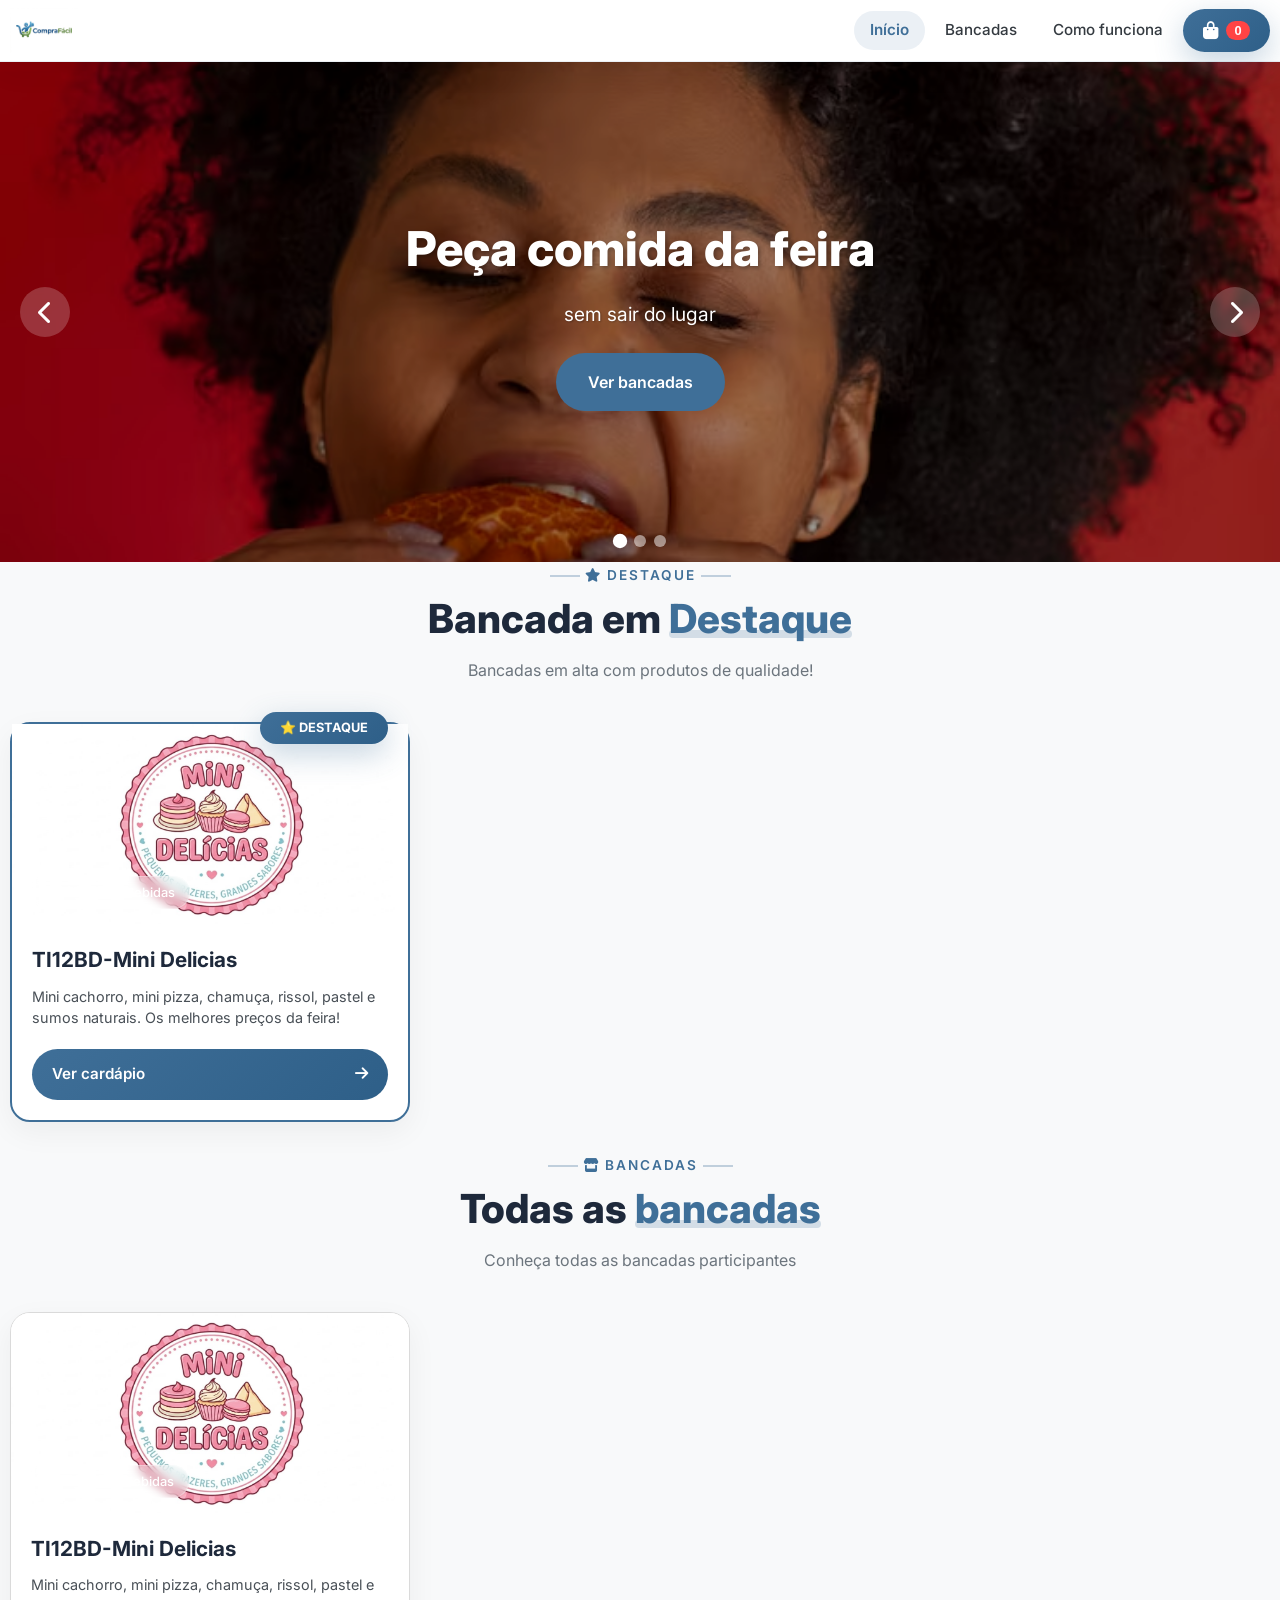
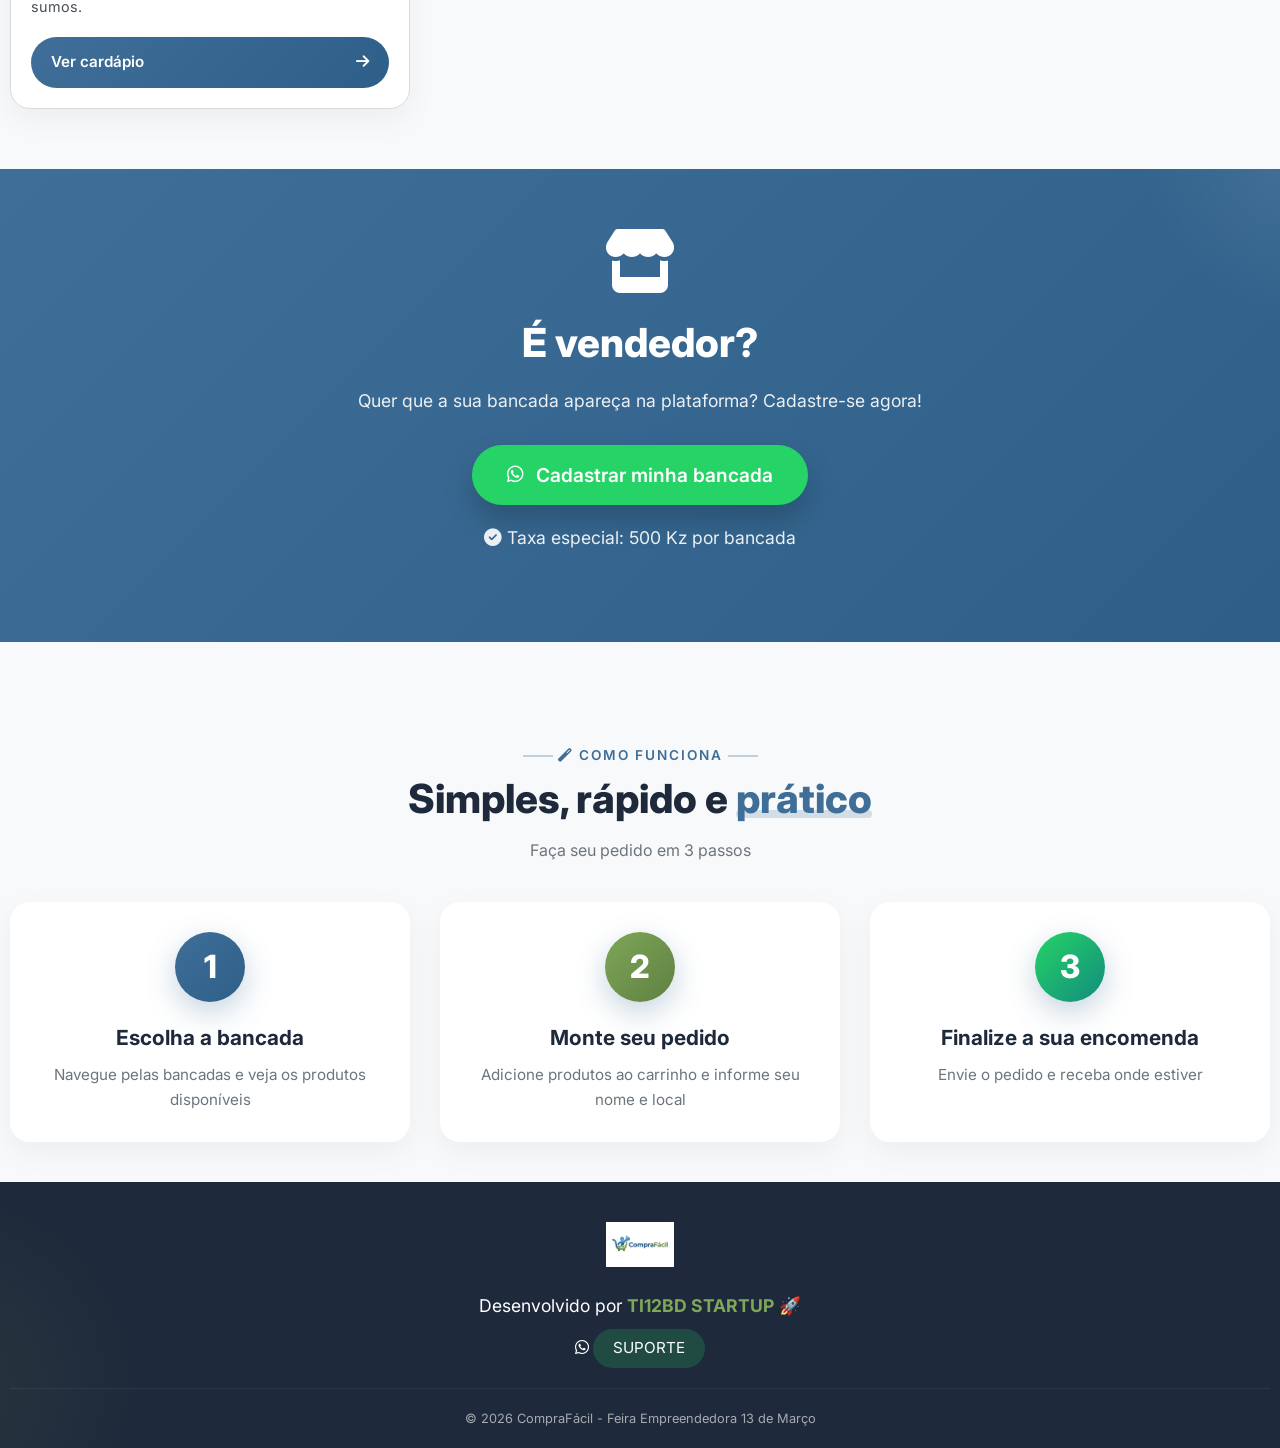
==== commit f060a7e4: "second commit" ====
--- a/CompraFácil/index.html
+++ b/CompraFácil/index.html
@@ -19,7 +19,7 @@
         <div class="container">
             <div class="logo-container">
                 <!-- LOGO: Apenas a imagem (já contém o nome) -->
-                <img src="imagens/logo/logo-comprafacil.JPG" alt="CompraFácil" class="logo-img">
+                <img src="imagens/logo/logo-comprafacil.jpg" alt="CompraFácil" class="logo-img">
             </div>
             
             <nav class="nav-menu">
